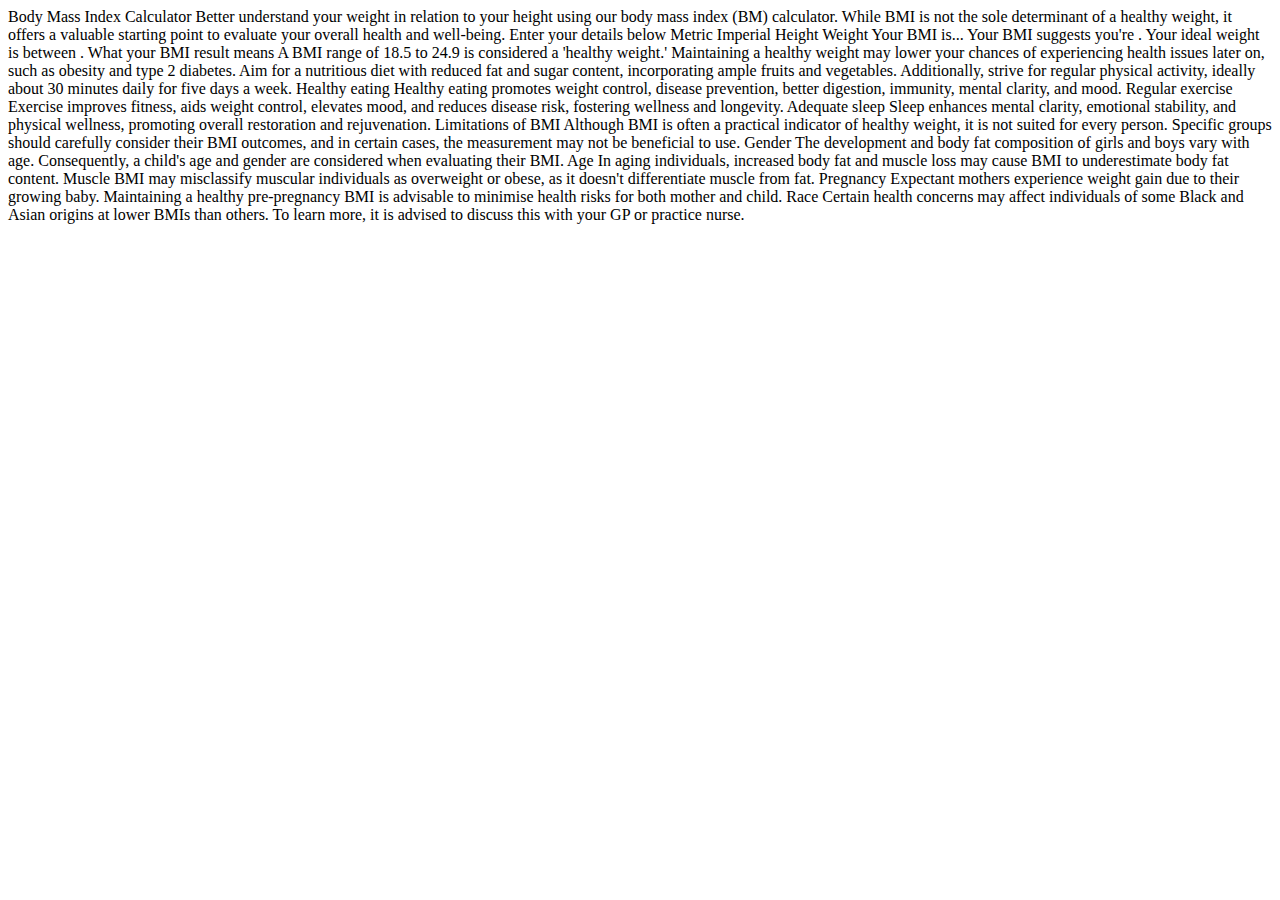
==== starter-code/index.html @ a58a2cfd "first push" ====
<!DOCTYPE html>
<html lang="en">
<head>
  <meta charset="UTF-8">
  <meta name="viewport" content="width=device-width, initial-scale=1.0">

  <link rel="icon" type="image/png" sizes="32x32" href="./assets/images/favicon-32x32.png">
  
  <title>Frontend Mentor | Body Mass Index Calculator</title>
</head>
<body>

  Body Mass Index Calculator

  Better understand your weight in relation to your height using our 
  body mass index (BM) calculator. While BMI is not the sole determinant 
  of a healthy weight, it offers a valuable starting point to evaluate 
  your overall health and well-being.

  Enter your details below

  Metric
  Imperial

  Height
  Weight

  Your BMI is...

  <!-- add score -->

  Your BMI suggests you're <!-- add classification -->. 
  Your ideal weight is between <!-- add range -->.

  What your BMI result means

  A BMI range of 18.5 to 24.9 is considered a 'healthy weight.' Maintaining a 
  healthy weight may lower your chances of experiencing health issues later on, 
  such as obesity and type 2 diabetes. Aim for a nutritious diet with reduced 
  fat and sugar content, incorporating ample fruits and vegetables. Additionally, 
  strive for regular physical activity, ideally about 30 minutes daily for 
  five days a week.

  Healthy eating
  Healthy eating promotes weight control, disease prevention, better digestion, 
  immunity, mental clarity, and mood.

  Regular exercise
  Exercise improves fitness, aids weight control, elevates mood, and reduces disease 
  risk, fostering wellness and longevity.

  Adequate sleep
  Sleep enhances mental clarity, emotional stability, and physical wellness, promoting 
  overall restoration and rejuvenation.

  Limitations of BMI

  Although BMI is often a practical indicator of healthy weight, it is not suited for 
  every person. Specific groups should carefully consider their BMI outcomes, and in 
  certain cases, the measurement may not be beneficial to use.

  Gender
  The development and body fat composition of girls and boys vary with age. Consequently, 
  a child's age and gender are considered when evaluating their BMI.

  Age
  In aging individuals, increased body fat and muscle loss may cause BMI to underestimate 
  body fat content.

  Muscle
  BMI may misclassify muscular individuals as overweight or obese, as it doesn't 
  differentiate muscle from fat.

  Pregnancy
  Expectant mothers experience weight gain due to their growing baby. Maintaining a 
  healthy pre-pregnancy BMI is advisable to minimise health risks for both mother 
  and child.

  Race
  Certain health concerns may affect individuals of some Black and Asian origins at 
  lower BMIs than others. To learn more, it is advised to discuss this with your 
  GP or practice nurse.

</body>
</html>
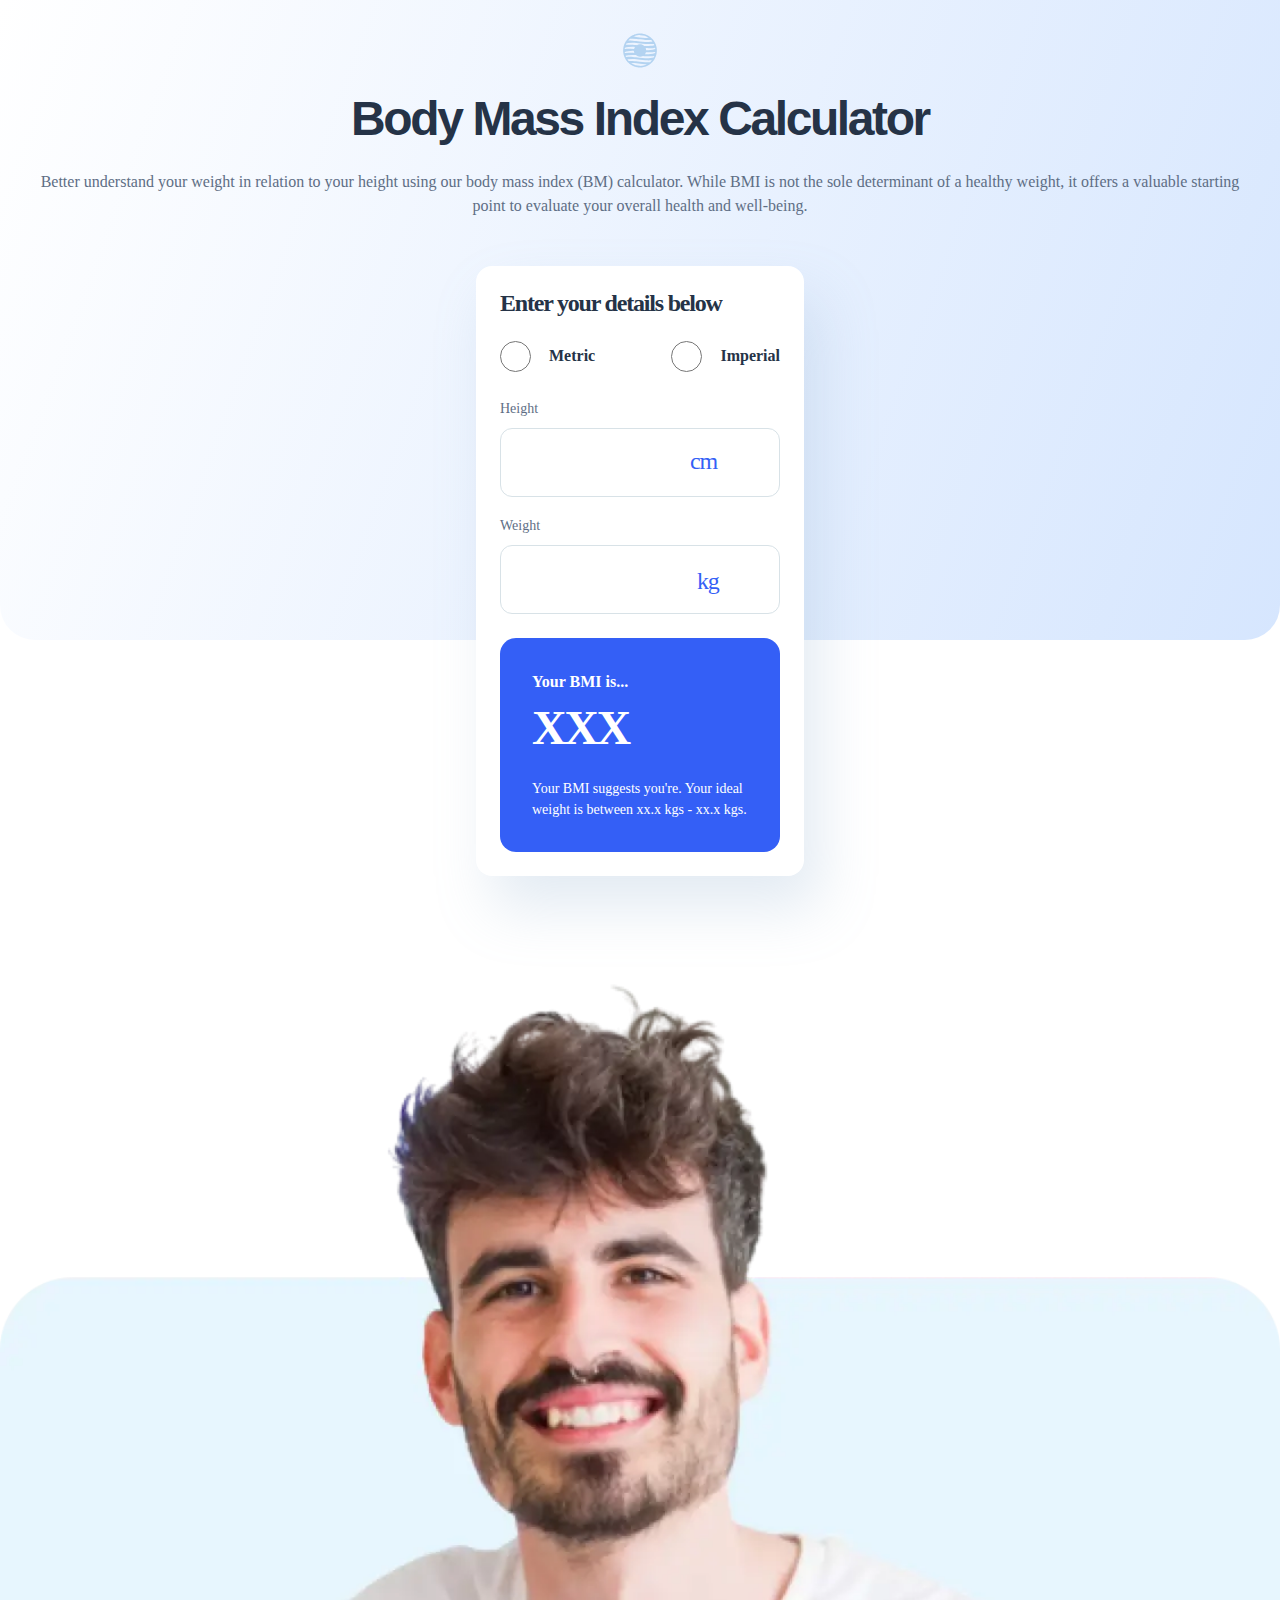
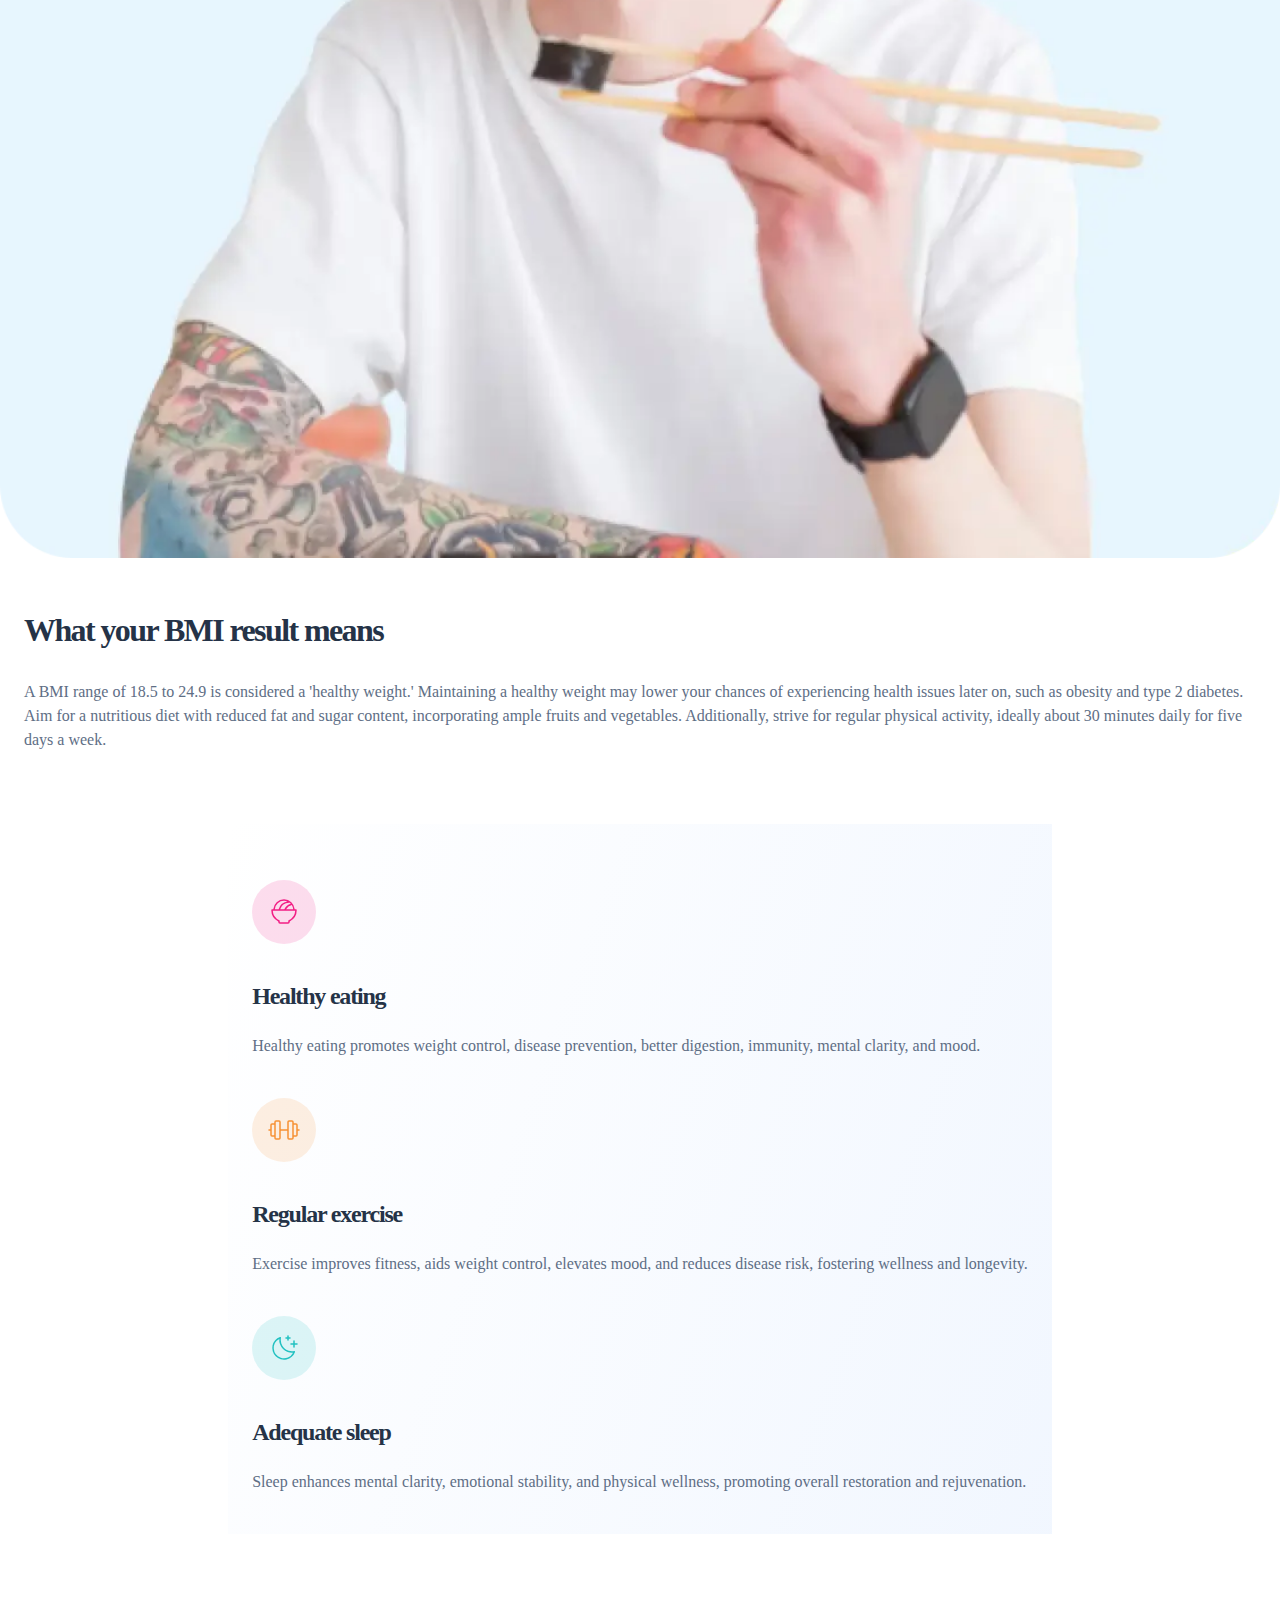
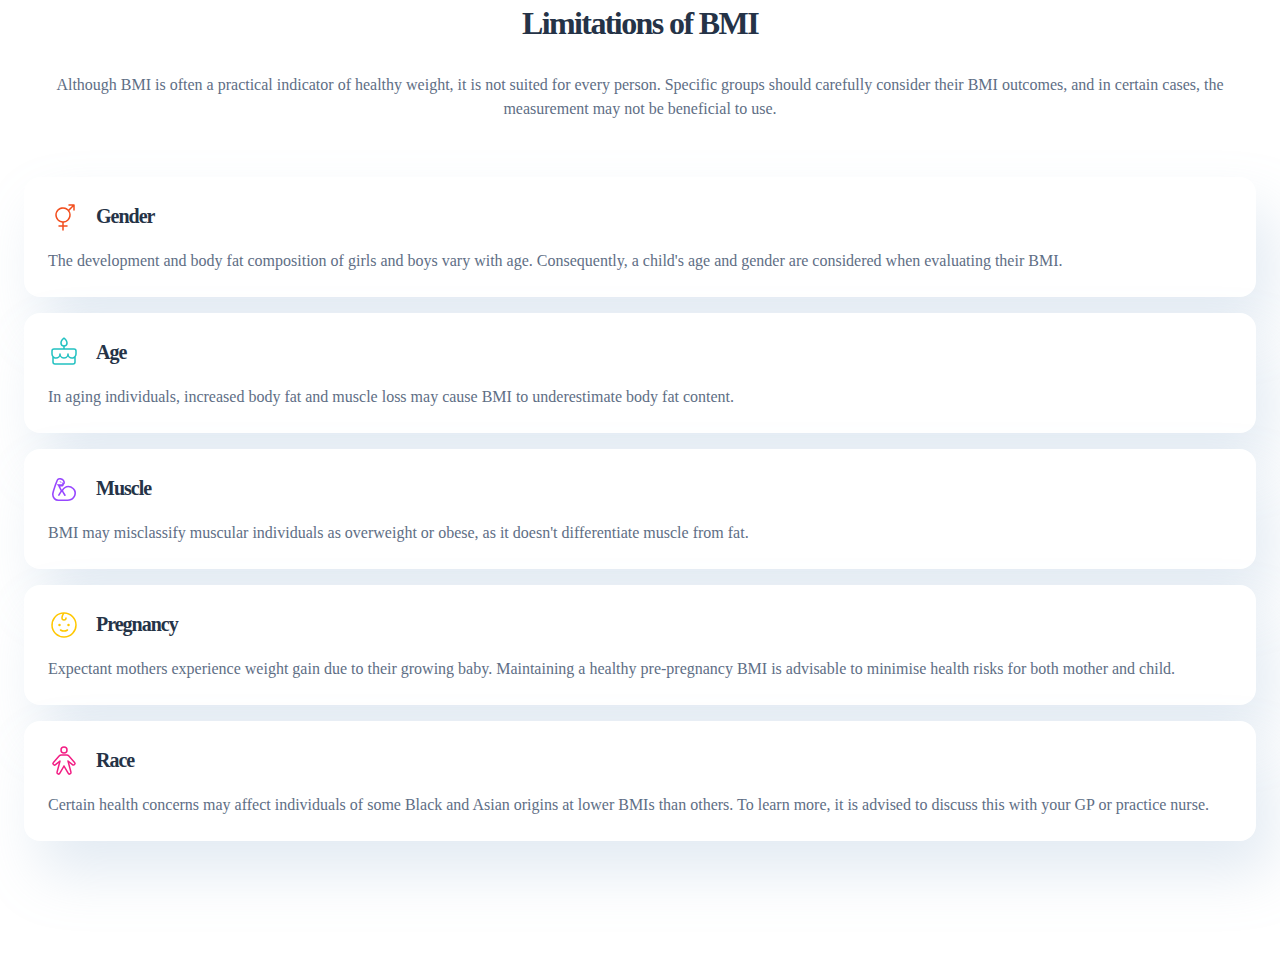
==== commit 4f382f2f: "v1.0 only mobile" ====
--- a/starter-code/index.html
+++ b/starter-code/index.html
@@ -1,85 +1,196 @@
 <!DOCTYPE html>
 <html lang="en">
-<head>
-  <meta charset="UTF-8">
-  <meta name="viewport" content="width=device-width, initial-scale=1.0">
+  <head>
+    <meta charset="UTF-8" />
+    <meta name="viewport" content="width=device-width, initial-scale=1.0" />
 
-  <link rel="icon" type="image/png" sizes="32x32" href="./assets/images/favicon-32x32.png">
-  
-  <title>Frontend Mentor | Body Mass Index Calculator</title>
-</head>
-<body>
+    <link
+      rel="icon"
+      type="image/png"
+      sizes="32x32"
+      href="./assets/images/favicon-32x32.png"
+    />
+    <link rel="stylesheet" href="../mobile.css" />
 
-  Body Mass Index Calculator
+    <title>Frontend Mentor | Body Mass Index Calculator</title>
+  </head>
 
-  Better understand your weight in relation to your height using our 
-  body mass index (BM) calculator. While BMI is not the sole determinant 
-  of a healthy weight, it offers a valuable starting point to evaluate 
-  your overall health and well-being.
-
-  Enter your details below
-
-  Metric
-  Imperial
-
-  Height
-  Weight
-
-  Your BMI is...
-
-  <!-- add score -->
-
-  Your BMI suggests you're <!-- add classification -->. 
-  Your ideal weight is between <!-- add range -->.
-
-  What your BMI result means
-
-  A BMI range of 18.5 to 24.9 is considered a 'healthy weight.' Maintaining a 
-  healthy weight may lower your chances of experiencing health issues later on, 
-  such as obesity and type 2 diabetes. Aim for a nutritious diet with reduced 
-  fat and sugar content, incorporating ample fruits and vegetables. Additionally, 
-  strive for regular physical activity, ideally about 30 minutes daily for 
-  five days a week.
-
-  Healthy eating
-  Healthy eating promotes weight control, disease prevention, better digestion, 
-  immunity, mental clarity, and mood.
-
-  Regular exercise
-  Exercise improves fitness, aids weight control, elevates mood, and reduces disease 
-  risk, fostering wellness and longevity.
-
-  Adequate sleep
-  Sleep enhances mental clarity, emotional stability, and physical wellness, promoting 
-  overall restoration and rejuvenation.
-
-  Limitations of BMI
-
-  Although BMI is often a practical indicator of healthy weight, it is not suited for 
-  every person. Specific groups should carefully consider their BMI outcomes, and in 
-  certain cases, the measurement may not be beneficial to use.
-
-  Gender
-  The development and body fat composition of girls and boys vary with age. Consequently, 
-  a child's age and gender are considered when evaluating their BMI.
-
-  Age
-  In aging individuals, increased body fat and muscle loss may cause BMI to underestimate 
-  body fat content.
-
-  Muscle
-  BMI may misclassify muscular individuals as overweight or obese, as it doesn't 
-  differentiate muscle from fat.
-
-  Pregnancy
-  Expectant mothers experience weight gain due to their growing baby. Maintaining a 
-  healthy pre-pregnancy BMI is advisable to minimise health risks for both mother 
-  and child.
-
-  Race
-  Certain health concerns may affect individuals of some Black and Asian origins at 
-  lower BMIs than others. To learn more, it is advised to discuss this with your 
-  GP or practice nurse.
-
-</body>
-</html>+  <body>
+    <main>
+      <div class="absolute-position-background-first"></div>
+      <div class="app-content">
+        <figure class="logo-image-container">
+          <img src="./assets/images/logo.svg" alt="" />
+        </figure>
+        <div class="app-introduction">
+          <h1 class="app-title">Body Mass Index Calculator</h1>
+          <p class="app-introduction-text">
+            Better understand your weight in relation to your height using our
+            body mass index (BM) calculator. While BMI is not the sole
+            determinant of a healthy weight, it offers a valuable starting point
+            to evaluate your overall health and well-being.
+          </p>
+        </div>
+        <div class="calculator">
+          <h3>Enter your details below</h3>
+          <div class="calculator-measurement-system-options">
+            <div class="metric-system">
+              <input
+                class="calculator-metric-input radio-input"
+                type="radio"
+                name=""
+                id="metric"
+              />
+              <label class="calculator-metric-label" for="metric">Metric</label>
+            </div>
+            <div class="imperial-system">
+              <input
+                class="calculator-imperial-input radio-input"
+                type="radio"
+                name=""
+                id="Imperial"
+              />
+              <label class="calculator-imperial-label" for="imperial"
+                >Imperial</label
+              >
+            </div>
+          </div>
+          <div class="calculator-data-inputs">
+            <label for="height">Height</label>
+            <input
+              class="calculator-height-input"
+              type="number"
+              name=""
+              id="height"
+            />
+            <p class="cm">cm</p>
+            <label for="weight">Weight</label>
+            <input
+              class="calculator-weight-input"
+              type="number"
+              name=""
+              id="weight"
+            />
+            <p class="kg">kg</p>
+          </div>
+          <div class="calculator-result-container">
+            <h5 class="calculator-result-title">Your BMI is...</h5>
+            <p class="calculator-result">XXX</p>
+            <p class="calculator-result-text">
+              Your BMI suggests you're<span></span>. Your ideal weight is
+              between <span>xx.x kgs - xx.x kgs</span>.
+            </p>
+          </div>
+        </div>
+        <figure class="man-eating-image">
+          <img
+            src="./assets/images/image-man-eating.webp"
+            alt="young man eating sushi"
+          />
+        </figure>
+        <div class="result-explanation-container">
+          <h2 class="result-explanation-title">What your BMI result means</h2>
+          <p class="result-explanation">
+            A BMI range of 18.5 to 24.9 is considered a 'healthy weight.'
+            Maintaining a healthy weight may lower your chances of experiencing
+            health issues later on, such as obesity and type 2 diabetes. Aim for
+            a nutritious diet with reduced fat and sugar content, incorporating
+            ample fruits and vegetables. Additionally, strive for regular
+            physical activity, ideally about 30 minutes daily for five days a
+            week.
+          </p>
+        </div>
+        <div class="tips-container">
+          <div class="first-tip">
+            <img src="./assets/images/icon-eating.svg" alt="" />
+            <h3>Healthy eating</h3>
+            <p>
+              Healthy eating promotes weight control, disease prevention, better
+              digestion, immunity, mental clarity, and mood.
+            </p>
+          </div>
+          <div class="second-tip">
+            <img src="./assets/images/icon-exercise.svg" alt="" />
+            <h3>Regular exercise</h3>
+            <p>
+              Exercise improves fitness, aids weight control, elevates mood, and
+              reduces disease risk, fostering wellness and longevity.
+            </p>
+          </div>
+          <div class="third-tip">
+            <img src="./assets/images/icon-sleep.svg" alt="" />
+            <h3>Adequate sleep</h3>
+            <p>
+              Sleep enhances mental clarity, emotional stability, and physical
+              wellness, promoting overall restoration and rejuvenation.
+            </p>
+          </div>
+        </div>
+        <div class="group-limitations-container">
+          <div class="group-limitations-intro">
+            <h2>Limitations of BMI</h2>
+            <p>
+              Although BMI is often a practical indicator of healthy weight, it
+              is not suited for every person. Specific groups should carefully
+              consider their BMI outcomes, and in certain cases, the measurement
+              may not be beneficial to use.
+            </p>
+          </div>
+          <div class="group-limitations">
+            <div class="group-limitations-title-container">
+              <img src="./assets/images/icon-gender.svg" alt="" />
+              <h4>Gender</h4>
+            </div>
+            <p>
+              The development and body fat composition of girls and boys vary
+              with age. Consequently, a child's age and gender are considered
+              when evaluating their BMI.
+            </p>
+          </div>
+          <div class="group-limitations">
+            <div class="group-limitations-title-container">
+              <img src="./assets/images/icon-age.svg" alt="" />
+              <h4>Age</h4>
+            </div>
+            <p>
+              In aging individuals, increased body fat and muscle loss may cause
+              BMI to underestimate body fat content.
+            </p>
+          </div>
+          <div class="group-limitations">
+            <div class="group-limitations-title-container">
+              <img src="./assets/images/icon-muscle.svg" alt="" />
+              <h4>Muscle</h4>
+            </div>
+            <p>
+              BMI may misclassify muscular individuals as overweight or obese,
+              as it doesn't differentiate muscle from fat.
+            </p>
+          </div>
+          <div class="group-limitations">
+            <div class="group-limitations-title-container">
+              <img src="./assets/images/icon-pregnancy.svg" alt="" />
+              <h4>Pregnancy</h4>
+            </div>
+            <p>
+              Expectant mothers experience weight gain due to their growing
+              baby. Maintaining a healthy pre-pregnancy BMI is advisable to
+              minimise health risks for both mother and child.
+            </p>
+          </div>
+          <div class="group-limitations">
+            <div class="group-limitations-title-container">
+              <img src="./assets/images/icon-race.svg" alt="" />
+              <h4>Race</h4>
+            </div>
+            <p>
+              Certain health concerns may affect individuals of some Black and
+              Asian origins at lower BMIs than others. To learn more, it is
+              advised to discuss this with your GP or practice nurse.
+            </p>
+          </div>
+        </div>
+      </div>
+    </main>
+  </body>
+</html>
--- a/mobile.css
+++ b/mobile.css
@@ -0,0 +1,428 @@
+:root {
+  --blue: #345ff6;
+  --gunmetal: #253347;
+  --dark-electric-blue: #5e6e85;
+  --borders: #d8e2e7;
+  --pure-white: #ffffff;
+}
+
+* {
+  margin: 0;
+  padding: 0;
+  box-sizing: border-box;
+}
+
+body {
+  font-family: Inter;
+  font-size: 16px;
+  font-style: normal;
+  font-weight: 400;
+  line-height: 150%;
+}
+
+.absolute-position-background-first {
+  position: absolute;
+  width: 100%;
+  height: 640px;
+  border-radius: 0px 0px 35px 35px;
+  background: var(
+    --Gradient-1,
+    linear-gradient(290deg, #d6e6fe 0%, rgba(214, 252, 254, 0) 100%)
+  );
+}
+
+.app-content {
+  position: relative;
+  display: flex;
+  flex-direction: column;
+  align-items: center;
+}
+
+.logo-image-container {
+  margin: 32px auto 24px auto;
+  display: flex;
+  justify-content: center;
+  width: 36.719px;
+  height: 36.72px;
+  cursor: pointer;
+}
+
+.app-introduction {
+  margin: 0 24px;
+}
+
+.app-introduction p {
+  color: var(--dark-electric-blue);
+  text-align: center;
+  margin-top: 24px;
+}
+
+.app-title {
+  color: var(--gunmetal);
+  text-align: center;
+  font-family: Inter, sans-serif;
+  font-size: 48px;
+  font-style: normal;
+  font-weight: 600;
+  line-height: 110%; /* 52.8px */
+  letter-spacing: -2.4px;
+}
+
+.calculator {
+  margin-top: 48px;
+  display: flex;
+  width: 328px;
+  padding: 24px;
+  flex-direction: column;
+  border-radius: 16px;
+  justify-content: center;
+  background: var(--Pure-White, #fff);
+  box-shadow: 16px 32px 56px 0px rgba(143, 174, 207, 0.25);
+}
+
+.calculator h3 {
+  color: var(--gunmetal);
+  font-family: Inter;
+  font-size: 24px;
+  font-style: normal;
+  font-weight: 600;
+  line-height: normal;
+  letter-spacing: -1.2px;
+}
+
+.calculator-measurement-system-options {
+  margin-top: 24px;
+  display: flex;
+  flex-direction: row;
+  justify-content: space-between;
+  color: var(--gunmetal);
+  font-weight: 600;
+  margin-bottom: 24px;
+}
+
+.metric-system {
+  display: flex;
+  flex-direction: row;
+  align-items: center;
+}
+
+.imperial-system {
+  display: flex;
+  flex-direction: row;
+  align-items: center;
+}
+
+.radio-input {
+  width: 31px;
+  height: 31px;
+  margin-right: 18px;
+  cursor: pointer;
+}
+
+.calculator-data-inputs {
+  position: relative;
+}
+
+.calculator-data-inputs label {
+  color: #5e6e85;
+  font-family: Inter;
+  font-size: 14px;
+  font-style: normal;
+  font-weight: 400;
+  line-height: 150%;
+}
+
+.cm {
+  position: absolute;
+  top: 52px;
+  left: 190px;
+  font-family: Inter;
+  font-size: 24px;
+  font-style: normal;
+  font-weight: 500;
+  line-height: normal;
+  letter-spacing: -1.2px;
+  color: var(--blue);
+}
+
+.kg {
+  position: absolute;
+  top: 172px;
+  left: 197px;
+  font-family: Inter;
+  font-size: 24px;
+  font-style: normal;
+  font-weight: 500;
+  line-height: normal;
+  letter-spacing: -1.2px;
+  color: var(--blue);
+}
+
+.calculator-height-input {
+  border-radius: 12px;
+  border: 1px solid var(--borders);
+  background: var(--Pure-White, #fff);
+  display: flex;
+  padding: 20px 24px;
+  align-items: flex-start;
+  margin-top: 8px;
+  width: 100%;
+  font-family: Inter;
+  font-size: 24px;
+  font-style: normal;
+  font-weight: 600;
+  line-height: normal;
+  letter-spacing: -1.2px;
+  color: var(--gunmetal);
+  margin-bottom: 16px;
+}
+
+.calculator-weight-input {
+  border-radius: 12px;
+  border: 1px solid var(--borders);
+  background: var(--Pure-White, #fff);
+  display: flex;
+  padding: 20px 24px;
+  align-items: flex-start;
+  margin-top: 8px;
+  width: 100%;
+  font-family: Inter;
+  font-size: 24px;
+  font-style: normal;
+  font-weight: 600;
+  line-height: normal;
+  letter-spacing: -1.2px;
+  color: var(--gunmetal);
+}
+
+.calculator-result-container {
+  display: flex;
+  padding: 32px;
+  flex-direction: column;
+  justify-content: center;
+  background-color: var(--blue);
+  border-radius: 16px;
+  margin-top: 24px;
+  color: var(--pure-white);
+}
+
+.calculator-result-title {
+  font-family: Inter;
+  font-size: 16px;
+  font-style: normal;
+  font-weight: 600;
+  line-height: 150%;
+}
+
+.calculator-result {
+  font-family: Inter;
+  font-size: 48px;
+  font-style: normal;
+  font-weight: 600;
+  line-height: 110%;
+  letter-spacing: -2.4px;
+  margin: 8px 0 24px 0;
+}
+
+.calculator-result-text {
+  font-family: Inter;
+  font-size: 14px;
+  font-style: normal;
+  font-weight: 400;
+  line-height: 150%;
+}
+
+.man-eating-image {
+  margin-top: 72px;
+  width: 100vw;
+}
+
+.man-eating-image img {
+  width: 100%;
+  margin: 0 auto;
+}
+
+.result-explanation-container {
+  margin: 48px 24px 0 24px;
+  margin-bottom: 71.61px;
+}
+
+.result-explanation-title {
+  color: var(--Gunmetal, #253347);
+  font-family: Inter;
+  font-size: 32px;
+  font-style: normal;
+  font-weight: 600;
+  line-height: 110%;
+  letter-spacing: -1.6px;
+  margin-bottom: 32px;
+}
+
+.result-explanation {
+  color: var(--Dark-Electric-Blue, #5e6e85);
+  font-family: Inter;
+  font-size: 16px;
+  font-style: normal;
+  font-weight: 400;
+  line-height: 150%;
+}
+
+.tips-container {
+  padding-top: 56px;
+  background: linear-gradient(
+    290deg,
+    #d6e6fe -200%,
+    rgba(255, 255, 255, 0) 100%
+  );
+}
+
+.first-tip {
+  margin: 0 24px 40px 24px;
+}
+
+.first-tip img {
+  margin-bottom: 32px;
+}
+
+.first-tip h3 {
+  color: var(--Gunmetal, #253347);
+  font-family: Inter;
+  font-size: 24px;
+  font-style: normal;
+  font-weight: 600;
+  line-height: normal;
+  letter-spacing: -1.2px;
+  margin-bottom: 24px;
+}
+
+.first-tip p {
+  color: var(--Dark-Electric-Blue, #5e6e85);
+  font-family: Inter;
+  font-size: 16px;
+  font-style: normal;
+  font-weight: 400;
+  line-height: 150%;
+}
+
+.second-tip {
+  margin: 0 24px 40px 24px;
+}
+
+.second-tip img {
+  margin-bottom: 32px;
+}
+
+.second-tip h3 {
+  color: var(--Gunmetal, #253347);
+  font-family: Inter;
+  font-size: 24px;
+  font-style: normal;
+  font-weight: 600;
+  line-height: normal;
+  letter-spacing: -1.2px;
+  margin-bottom: 24px;
+}
+
+.second-tip p {
+  color: var(--Dark-Electric-Blue, #5e6e85);
+  font-family: Inter;
+  font-size: 16px;
+  font-style: normal;
+  font-weight: 400;
+  line-height: 150%;
+}
+
+.third-tip {
+  margin: 0 24px 40px 24px;
+}
+
+.third-tip img {
+  margin-bottom: 32px;
+}
+
+.third-tip h3 {
+  color: var(--Gunmetal, #253347);
+  font-family: Inter;
+  font-size: 24px;
+  font-style: normal;
+  font-weight: 600;
+  line-height: normal;
+  letter-spacing: -1.2px;
+  margin-bottom: 24px;
+}
+
+.third-tip p {
+  color: var(--Dark-Electric-Blue, #5e6e85);
+  font-family: Inter;
+  font-size: 16px;
+  font-style: normal;
+  font-weight: 400;
+  line-height: 150%;
+}
+
+.group-limitations-container {
+  margin: 72px 24px 96px 24px;
+}
+
+.group-limitations-intro h2 {
+  color: var(--Gunmetal, #253347);
+  text-align: center;
+  font-family: Inter;
+  font-size: 32px;
+  font-style: normal;
+  font-weight: 600;
+  line-height: 110%; /* 35.2px */
+  letter-spacing: -1.6px;
+  margin-bottom: 32px;
+}
+
+.group-limitations-intro p {
+  color: var(--Dark-Electric-Blue, #5e6e85);
+  text-align: center;
+  font-family: Inter;
+  font-size: 16px;
+  font-style: normal;
+  font-weight: 400;
+  line-height: 150%;
+  margin-bottom: 56px;
+}
+
+.group-limitations {
+  display: flex;
+  padding: 24px;
+  flex-direction: column;
+  align-items: flex-start;
+  border-radius: 16px;
+  background: var(--Pure-White, #fff);
+  box-shadow: 16px 32px 56px 0px rgba(143, 174, 207, 0.25);
+  margin-bottom: 16px;
+}
+
+.group-limitations-title-container {
+  display: flex;
+  align-items: center;
+  margin-bottom: 16px;
+}
+
+.group-limitations-title-container img {
+  margin-right: 16px;
+}
+
+.group-limitations-title-container h4 {
+  color: var(--Gunmetal, #253347);
+  font-family: Inter;
+  font-size: 20px;
+  font-style: normal;
+  font-weight: 600;
+  line-height: normal;
+  letter-spacing: -1px;
+}
+
+.group-limitations-container p {
+  color: var(--Dark-Electric-Blue, #5e6e85);
+  font-family: Inter;
+  font-size: 16px;
+  font-style: normal;
+  font-weight: 400;
+  line-height: 150%;
+}
